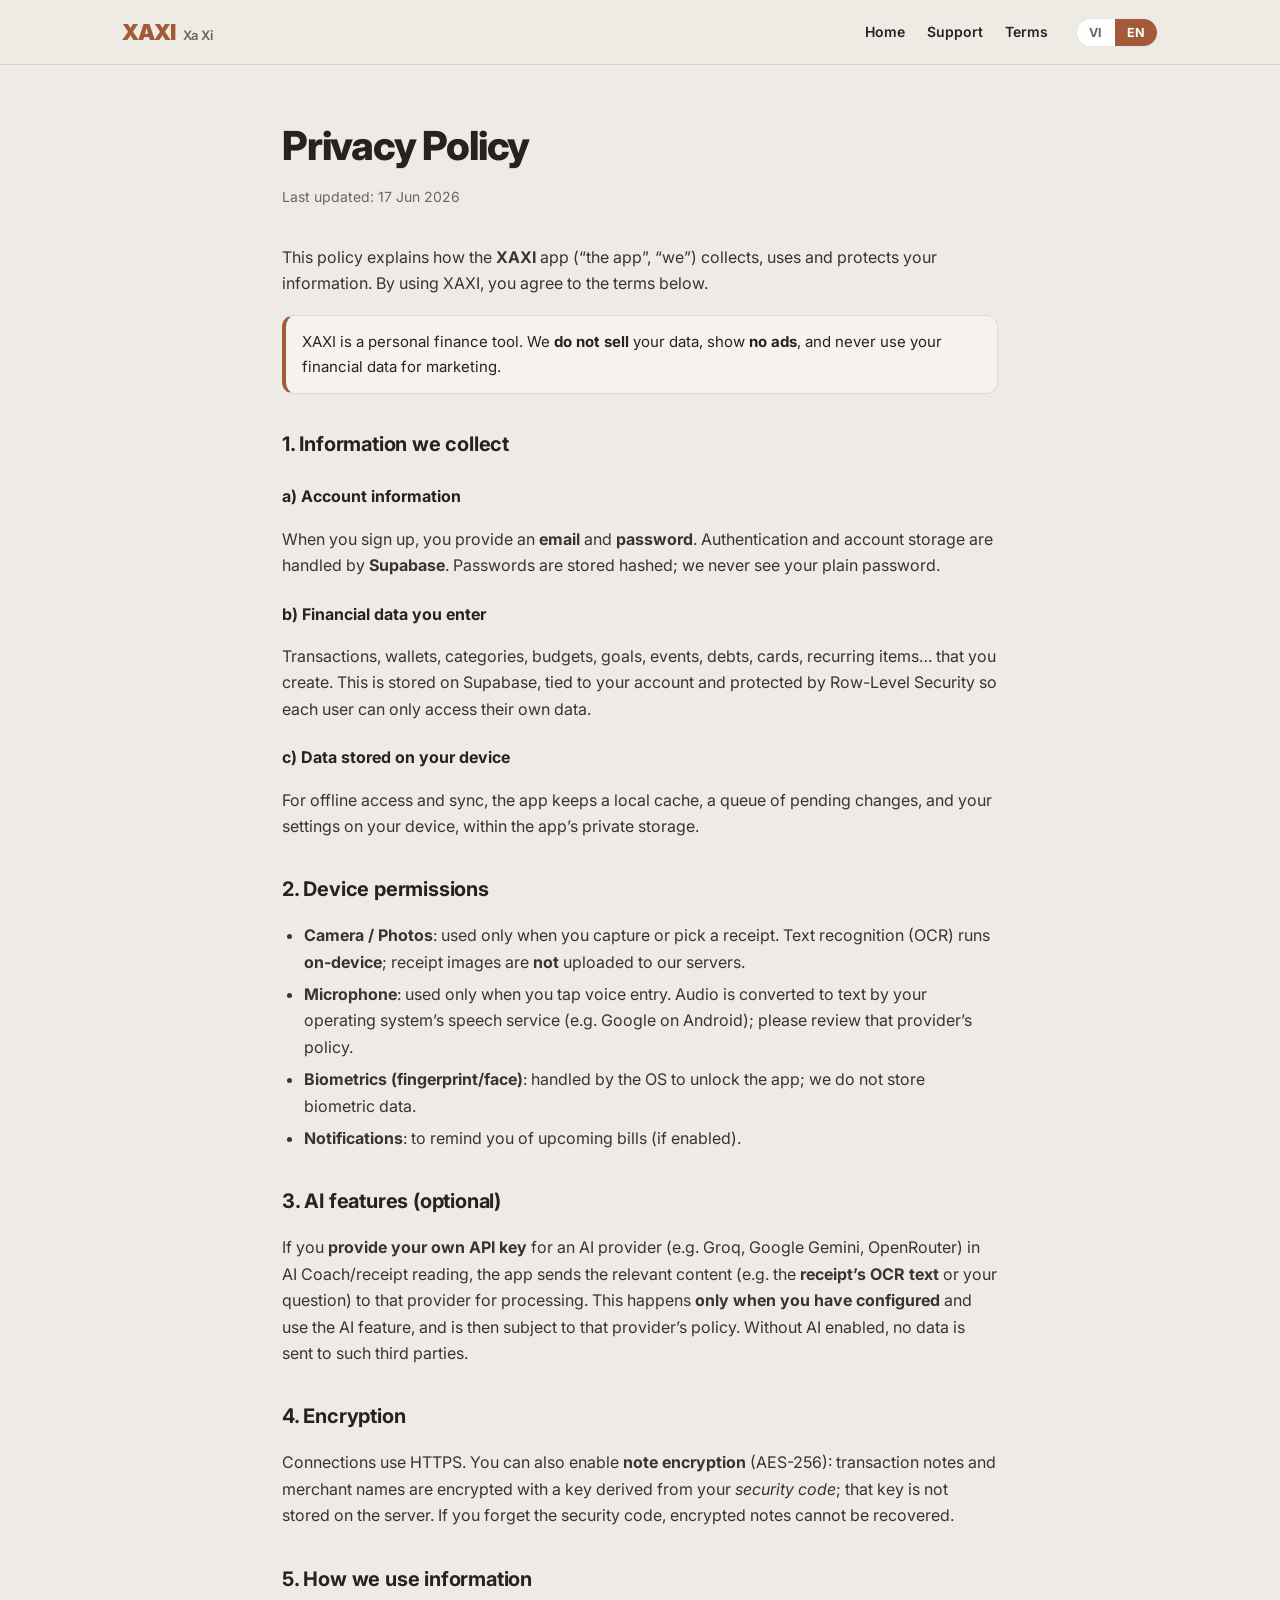
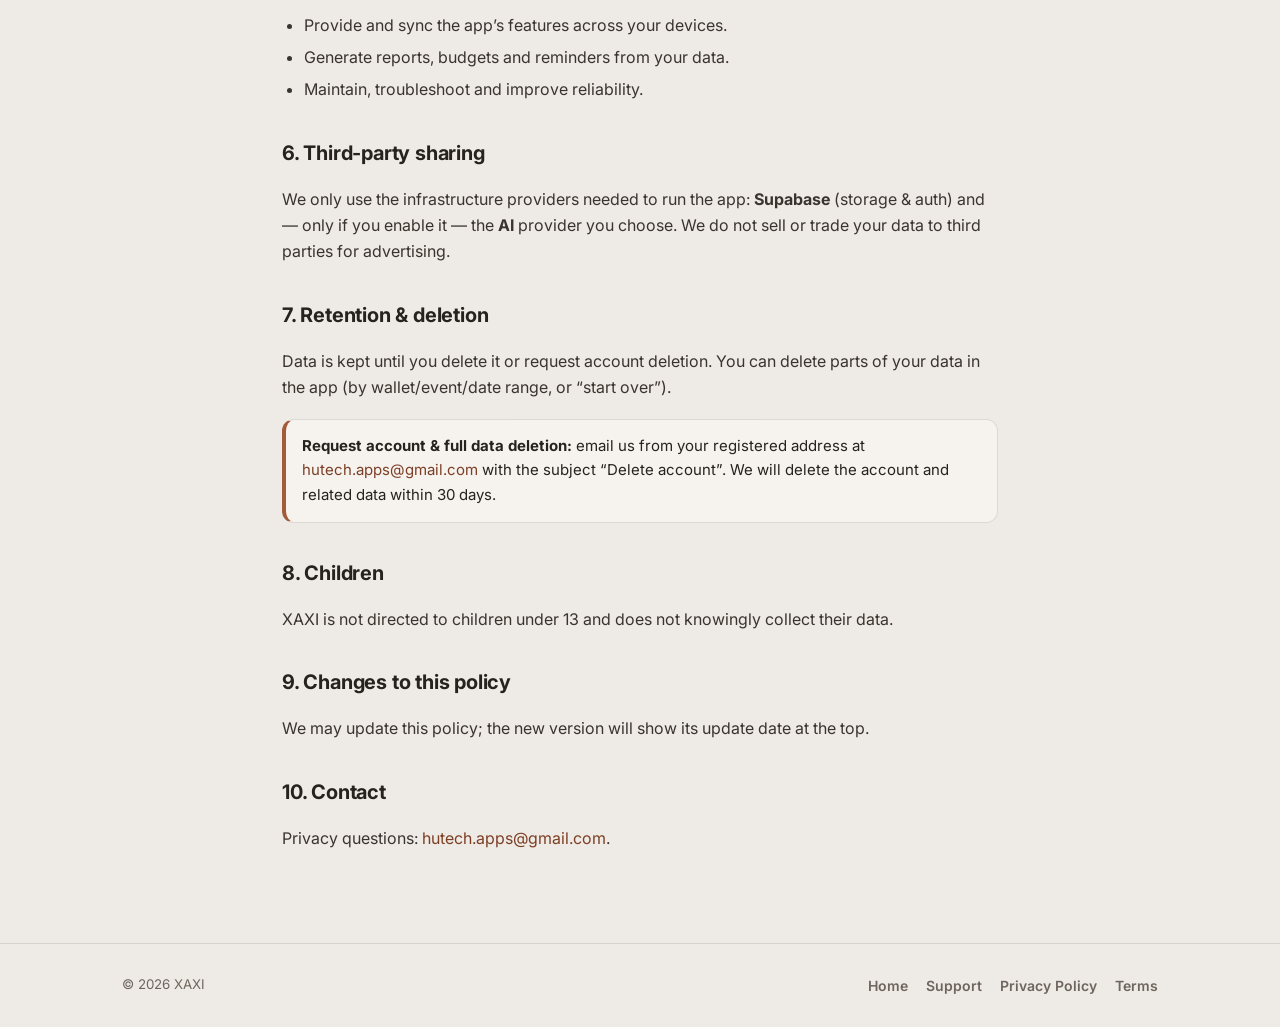
==== privacy.html @ c378d786 "XAXI v1.5.0 — trang giới thiệu + APK tải về - Web tĩnh song ngữ VI/EN (index/privacy/terms/support) " ====
<!DOCTYPE html>
<html lang="vi" data-lang="vi">
<head>
<meta charset="UTF-8" />
<meta name="viewport" content="width=device-width, initial-scale=1" />
<script>(function(){try{var s=localStorage.getItem('xaxi_lang');var l=(s==='vi'||s==='en')?s:((navigator.language||'vi').toLowerCase().indexOf('en')===0?'en':'vi');document.documentElement.setAttribute('data-lang',l);document.documentElement.setAttribute('lang',l);}catch(e){document.documentElement.setAttribute('data-lang','vi');}})();</script>
<title>Chính sách bảo mật — XAXI</title>
<meta name="description" content="Chính sách bảo mật của ứng dụng XAXI. XAXI privacy policy." />
<link rel="stylesheet" href="style.css" />
<script src="script.js" defer></script>
</head>
<body data-title-vi="Chính sách bảo mật — XAXI" data-title-en="Privacy Policy — XAXI">

<header class="site-header">
  <div class="container">
    <div class="brand"><a href="index.html" style="text-decoration:none"><span class="mark">XAXI</span></a> <span class="sub">Xa Xỉ</span></div>
    <nav class="nav">
      <a href="index.html"><span class="vi">Trang chủ</span><span class="en">Home</span></a>
      <a href="support.html" class="hide-sm"><span class="vi">Hỗ trợ</span><span class="en">Support</span></a>
      <a href="terms.html"><span class="vi">Điều khoản</span><span class="en">Terms</span></a>
      <span class="langtoggle"><button data-langbtn="vi">VI</button><button data-langbtn="en">EN</button></span>
    </nav>
  </div>
</header>

<main class="container narrow">
  <div class="page-head">
    <h1><span class="vi">Chính sách bảo mật</span><span class="en">Privacy Policy</span></h1>
    <div class="updated"><span class="vi">Cập nhật lần cuối: 17/06/2026</span><span class="en">Last updated: 17 Jun 2026</span></div>
  </div>

  <div class="prose">
    <p><span class="vi">Chính sách này mô tả cách ứng dụng <strong>XAXI</strong> (“ứng dụng”, “chúng tôi”) thu thập, sử dụng và bảo vệ thông tin của bạn. Khi sử dụng XAXI, bạn đồng ý với các điều dưới đây.</span><span class="en">This policy explains how the <strong>XAXI</strong> app (“the app”, “we”) collects, uses and protects your information. By using XAXI, you agree to the terms below.</span></p>

    <div class="callout"><span class="vi">XAXI là công cụ quản lý tài chính cá nhân. Chúng tôi <strong>không bán</strong> dữ liệu của bạn, <strong>không hiển thị quảng cáo</strong>, và không dùng dữ liệu tài chính của bạn cho mục đích tiếp thị.</span><span class="en">XAXI is a personal finance tool. We <strong>do not sell</strong> your data, show <strong>no ads</strong>, and never use your financial data for marketing.</span></div>

    <h2><span class="vi">1. Thông tin chúng tôi thu thập</span><span class="en">1. Information we collect</span></h2>
    <h3><span class="vi">a) Thông tin tài khoản</span><span class="en">a) Account information</span></h3>
    <p><span class="vi">Khi đăng ký, bạn cung cấp <strong>email</strong> và <strong>mật khẩu</strong>. Việc xác thực và lưu trữ tài khoản do nền tảng <strong>Supabase</strong> xử lý. Mật khẩu được lưu ở dạng băm (hash), chúng tôi không thấy mật khẩu gốc.</span><span class="en">When you sign up, you provide an <strong>email</strong> and <strong>password</strong>. Authentication and account storage are handled by <strong>Supabase</strong>. Passwords are stored hashed; we never see your plain password.</span></p>
    <h3><span class="vi">b) Dữ liệu tài chính bạn nhập</span><span class="en">b) Financial data you enter</span></h3>
    <p><span class="vi">Giao dịch, ví, danh mục, ngân sách, mục tiêu, sự kiện, nợ, thẻ, khoản định kỳ… do bạn tạo. Dữ liệu này được lưu trên máy chủ Supabase, gắn với tài khoản của bạn và được bảo vệ bằng cơ chế phân quyền theo hàng (Row-Level Security) để mỗi người chỉ truy cập dữ liệu của chính mình.</span><span class="en">Transactions, wallets, categories, budgets, goals, events, debts, cards, recurring items… that you create. This is stored on Supabase, tied to your account and protected by Row-Level Security so each user can only access their own data.</span></p>
    <h3><span class="vi">c) Dữ liệu lưu trên thiết bị</span><span class="en">c) Data stored on your device</span></h3>
    <p><span class="vi">Để xem offline và đồng bộ, ứng dụng lưu một bản nhớ tạm (cache) và hàng đợi thay đổi ngay trên thiết bị của bạn, cùng các tùy chọn cài đặt. Dữ liệu này nằm trong vùng lưu trữ riêng của ứng dụng.</span><span class="en">For offline access and sync, the app keeps a local cache, a queue of pending changes, and your settings on your device, within the app’s private storage.</span></p>

    <h2><span class="vi">2. Quyền trên thiết bị</span><span class="en">2. Device permissions</span></h2>
    <ul class="vi">
      <li><strong>Máy ảnh / Thư viện ảnh</strong>: chỉ dùng khi bạn chụp/chọn hóa đơn. Việc nhận dạng chữ (OCR) chạy <strong>ngay trên thiết bị</strong>; ảnh hóa đơn <strong>không</strong> được tải lên máy chủ của chúng tôi.</li>
      <li><strong>Micro</strong>: chỉ dùng khi bạn bấm nút nhập bằng giọng nói. Âm thanh được chuyển thành văn bản bởi dịch vụ nhận dạng giọng nói của hệ điều hành (ví dụ Google trên Android); vui lòng tham khảo chính sách của nhà cung cấp đó.</li>
      <li><strong>Sinh trắc học (vân tay/khuôn mặt)</strong>: do hệ điều hành xử lý để mở khóa ứng dụng; chúng tôi không lưu dữ liệu sinh trắc.</li>
      <li><strong>Thông báo</strong>: để nhắc các khoản đến hạn (nếu bạn bật).</li>
    </ul>
    <ul class="en">
      <li><strong>Camera / Photos</strong>: used only when you capture or pick a receipt. Text recognition (OCR) runs <strong>on-device</strong>; receipt images are <strong>not</strong> uploaded to our servers.</li>
      <li><strong>Microphone</strong>: used only when you tap voice entry. Audio is converted to text by your operating system’s speech service (e.g. Google on Android); please review that provider’s policy.</li>
      <li><strong>Biometrics (fingerprint/face)</strong>: handled by the OS to unlock the app; we do not store biometric data.</li>
      <li><strong>Notifications</strong>: to remind you of upcoming bills (if enabled).</li>
    </ul>

    <h2><span class="vi">3. Tính năng AI (tùy chọn)</span><span class="en">3. AI features (optional)</span></h2>
    <p><span class="vi">Nếu bạn <strong>tự nhập khóa API</strong> của một nhà cung cấp AI (ví dụ Groq, Google Gemini, OpenRouter) trong phần AI Coach/đọc hóa đơn, ứng dụng sẽ gửi nội dung liên quan (ví dụ <strong>văn bản OCR của hóa đơn</strong> hoặc câu hỏi của bạn) đến nhà cung cấp đó để xử lý. Việc này <strong>chỉ diễn ra khi bạn đã cấu hình</strong> và sử dụng tính năng AI. Dữ liệu khi đó tuân theo chính sách của nhà cung cấp AI tương ứng. Không bật AI thì không có dữ liệu nào được gửi tới bên thứ ba này.</span><span class="en">If you <strong>provide your own API key</strong> for an AI provider (e.g. Groq, Google Gemini, OpenRouter) in AI Coach/receipt reading, the app sends the relevant content (e.g. the <strong>receipt’s OCR text</strong> or your question) to that provider for processing. This happens <strong>only when you have configured</strong> and use the AI feature, and is then subject to that provider’s policy. Without AI enabled, no data is sent to such third parties.</span></p>

    <h2><span class="vi">4. Mã hóa</span><span class="en">4. Encryption</span></h2>
    <p><span class="vi">Kết nối tới máy chủ dùng HTTPS. Ngoài ra, bạn có thể bật <strong>mã hóa ghi chú</strong> (AES-256): ghi chú và tên người bán của giao dịch được mã hóa bằng khóa suy ra từ <em>mã bảo mật</em> của bạn; khóa này không lưu trên máy chủ. Nếu quên mã bảo mật, phần ghi chú đã mã hóa không thể khôi phục.</span><span class="en">Connections use HTTPS. You can also enable <strong>note encryption</strong> (AES-256): transaction notes and merchant names are encrypted with a key derived from your <em>security code</em>; that key is not stored on the server. If you forget the security code, encrypted notes cannot be recovered.</span></p>

    <h2><span class="vi">5. Cách chúng tôi dùng thông tin</span><span class="en">5. How we use information</span></h2>
    <ul class="vi">
      <li>Cung cấp và đồng bộ các tính năng của ứng dụng giữa các thiết bị của bạn.</li>
      <li>Tạo báo cáo, ngân sách, nhắc nhở dựa trên dữ liệu của bạn.</li>
      <li>Bảo trì, chẩn đoán sự cố và cải thiện độ ổn định.</li>
    </ul>
    <ul class="en">
      <li>Provide and sync the app’s features across your devices.</li>
      <li>Generate reports, budgets and reminders from your data.</li>
      <li>Maintain, troubleshoot and improve reliability.</li>
    </ul>

    <h2><span class="vi">6. Chia sẻ với bên thứ ba</span><span class="en">6. Third-party sharing</span></h2>
    <p><span class="vi">Chúng tôi chỉ sử dụng các nhà cung cấp hạ tầng cần thiết để vận hành ứng dụng: <strong>Supabase</strong> (lưu trữ &amp; xác thực) và — chỉ khi bạn bật — nhà cung cấp <strong>AI</strong> do bạn chọn. Chúng tôi không bán hay trao đổi dữ liệu của bạn cho bên thứ ba vì mục đích quảng cáo.</span><span class="en">We only use the infrastructure providers needed to run the app: <strong>Supabase</strong> (storage &amp; auth) and — only if you enable it — the <strong>AI</strong> provider you choose. We do not sell or trade your data to third parties for advertising.</span></p>

    <h2><span class="vi">7. Lưu giữ &amp; xóa dữ liệu</span><span class="en">7. Retention &amp; deletion</span></h2>
    <p><span class="vi">Dữ liệu được giữ đến khi bạn xóa hoặc yêu cầu xóa tài khoản. Bạn có thể tự xóa từng phần dữ liệu trong ứng dụng (theo ví/sự kiện/thời gian, hoặc “bắt đầu lại”).</span><span class="en">Data is kept until you delete it or request account deletion. You can delete parts of your data in the app (by wallet/event/date range, or “start over”).</span></p>
    <div class="callout"><span class="vi"><strong>Yêu cầu xóa tài khoản &amp; toàn bộ dữ liệu:</strong> gửi email từ địa chỉ đã đăng ký tới <a href="mailto:hutech.apps@gmail.com">hutech.apps@gmail.com</a> với tiêu đề “Xóa tài khoản”. Chúng tôi sẽ xóa tài khoản và dữ liệu liên quan trong vòng 30 ngày.</span><span class="en"><strong>Request account &amp; full data deletion:</strong> email us from your registered address at <a href="mailto:hutech.apps@gmail.com">hutech.apps@gmail.com</a> with the subject “Delete account”. We will delete the account and related data within 30 days.</span></div>

    <h2><span class="vi">8. Trẻ em</span><span class="en">8. Children</span></h2>
    <p><span class="vi">XAXI không hướng đến trẻ em dưới 13 tuổi và không cố ý thu thập dữ liệu của trẻ em.</span><span class="en">XAXI is not directed to children under 13 and does not knowingly collect their data.</span></p>

    <h2><span class="vi">9. Thay đổi chính sách</span><span class="en">9. Changes to this policy</span></h2>
    <p><span class="vi">Chúng tôi có thể cập nhật chính sách này; phiên bản mới sẽ ghi ngày cập nhật ở đầu trang.</span><span class="en">We may update this policy; the new version will show its update date at the top.</span></p>

    <h2><span class="vi">10. Liên hệ</span><span class="en">10. Contact</span></h2>
    <p><span class="vi">Mọi thắc mắc về quyền riêng tư: <a href="mailto:hutech.apps@gmail.com">hutech.apps@gmail.com</a>.</span><span class="en">Privacy questions: <a href="mailto:hutech.apps@gmail.com">hutech.apps@gmail.com</a>.</span></p>
  </div>
</main>

<footer class="site-footer">
  <div class="container">
    <small>© 2026 XAXI</small>
    <div class="flinks">
      <a href="index.html"><span class="vi">Trang chủ</span><span class="en">Home</span></a>
      <a href="support.html"><span class="vi">Hỗ trợ</span><span class="en">Support</span></a>
      <a href="privacy.html"><span class="vi">Chính sách bảo mật</span><span class="en">Privacy Policy</span></a>
      <a href="terms.html"><span class="vi">Điều khoản</span><span class="en">Terms</span></a>
    </div>
  </div>
</footer>

</body>
</html>
---- style.css ----
/* XAXI — shared styles. Bảng màu lấy từ chính app (terracotta ấm). */
@import url('https://fonts.googleapis.com/css2?family=Inter:wght@400;500;600;700;800;900&display=swap');

:root {
  --bg: #EEEAE5;
  --surface: #FFFFFF;
  --surface-2: #F6F2EE;
  --ink: #26221E;
  --ink-2: #6E655E;
  --primary: #A35A38;
  --primary-deep: #7C3F25;
  --accent-soft: #F2DDD0;
  --green: #5B7553;
  --border: rgba(0, 0, 0, 0.10);
  --shadow: 0 10px 30px rgba(60, 35, 20, 0.10);
  --radius: 18px;
  --maxw: 1080px;
}

* { box-sizing: border-box; }

html { scroll-behavior: smooth; }

body {
  margin: 0;
  font-family: 'Inter', system-ui, -apple-system, 'Segoe UI', sans-serif;
  color: var(--ink);
  background: var(--bg);
  line-height: 1.65;
  -webkit-font-smoothing: antialiased;
}

a { color: var(--primary-deep); text-decoration: none; }
a:hover { text-decoration: underline; }

.container { max-width: var(--maxw); margin: 0 auto; padding: 0 22px; }
.narrow { max-width: 760px; }

/* ---- Header ---- */
.site-header {
  position: sticky; top: 0; z-index: 20;
  background: rgba(238, 234, 229, 0.86);
  backdrop-filter: saturate(140%) blur(10px);
  border-bottom: 1px solid var(--border);
}
.site-header .container {
  display: flex; align-items: center; justify-content: space-between;
  height: 64px;
}
.brand { display: flex; align-items: baseline; gap: 8px; }
.brand .mark {
  font-weight: 900; font-size: 22px; letter-spacing: -0.04em; color: var(--primary);
}
.brand .sub { font-size: 13px; color: var(--ink-2); font-weight: 600; }
.nav { display: flex; gap: 22px; align-items: center; }
.nav a { color: var(--ink); font-weight: 600; font-size: 14px; }
.nav a:hover { color: var(--primary); text-decoration: none; }

/* ---- Hero ---- */
.hero { padding: 72px 0 56px; }
.hero-grid { display: grid; grid-template-columns: 1.15fr 0.85fr; gap: 48px; align-items: center; }
.eyebrow {
  display: inline-block; font-size: 12px; font-weight: 700; letter-spacing: 0.14em;
  text-transform: uppercase; color: var(--primary-deep);
  background: var(--accent-soft); padding: 5px 12px; border-radius: 999px;
}
.hero h1 {
  font-size: clamp(34px, 5.2vw, 56px); line-height: 1.05; letter-spacing: -0.035em;
  font-weight: 900; margin: 18px 0 14px;
}
.hero h1 .accent { color: var(--primary); }
.hero p.lead { font-size: 19px; color: var(--ink-2); max-width: 30em; margin: 0 0 26px; }
.cta-row { display: flex; gap: 12px; flex-wrap: wrap; }

.btn {
  display: inline-flex; align-items: center; gap: 8px;
  font-weight: 700; font-size: 15px; padding: 13px 22px; border-radius: 14px;
  border: 1px solid transparent; cursor: pointer;
}
.btn-primary { background: var(--primary); color: #fff; }
.btn-primary:hover { background: var(--primary-deep); text-decoration: none; }
.btn-ghost { background: var(--surface); color: var(--ink); border-color: var(--border); }
.btn-ghost:hover { border-color: var(--primary); text-decoration: none; }

/* ---- Phone / card mock (CSS, không cần ảnh) ---- */
.mock {
  background: linear-gradient(150deg, var(--primary), var(--primary-deep));
  border-radius: 26px; padding: 22px; box-shadow: var(--shadow); color: #fff;
}
.mock .mlabel { font-size: 12px; opacity: 0.85; }
.mock .mbal { font-size: 30px; font-weight: 800; letter-spacing: -0.02em; margin-top: 4px; }
.mock .mcards { margin-top: 18px; display: grid; gap: 10px; }
.mrow {
  background: rgba(255,255,255,0.14); border-radius: 14px; padding: 11px 14px;
  display: flex; justify-content: space-between; align-items: center; font-size: 14px;
}
.mrow .pos { color: #CFE6C7; font-weight: 700; }
.mrow .neg { color: #F4C9BC; font-weight: 700; }

/* ---- Sections ---- */
section.block { padding: 56px 0; }
.section-title { font-size: clamp(24px, 3.4vw, 34px); font-weight: 800; letter-spacing: -0.03em; margin: 0 0 8px; }
.section-sub { color: var(--ink-2); margin: 0 0 34px; font-size: 17px; }

.features { display: grid; grid-template-columns: repeat(3, 1fr); gap: 16px; }
.card {
  background: var(--surface); border: 1px solid var(--border); border-radius: var(--radius);
  padding: 22px; box-shadow: var(--shadow);
}
.card .ico { font-size: 26px; }
.card h3 { margin: 12px 0 6px; font-size: 17px; font-weight: 700; }
.card p { margin: 0; color: var(--ink-2); font-size: 14.5px; }

/* ---- Legal / support prose ---- */
.page-head { padding: 48px 0 8px; }
.page-head h1 { font-size: clamp(28px, 4vw, 40px); font-weight: 800; letter-spacing: -0.03em; margin: 0 0 6px; }
.page-head .updated { color: var(--ink-2); font-size: 14px; }
.prose { padding: 12px 0 56px; }
.prose h2 { font-size: 20px; font-weight: 700; margin: 34px 0 10px; letter-spacing: -0.01em; }
.prose h3 { font-size: 16px; font-weight: 700; margin: 22px 0 6px; }
.prose p, .prose li { color: #3a342f; font-size: 16px; }
.prose ul { padding-left: 22px; }
.prose li { margin: 6px 0; }
.callout {
  background: var(--surface-2); border: 1px solid var(--border); border-left: 4px solid var(--primary);
  border-radius: 12px; padding: 14px 16px; margin: 18px 0; font-size: 15px;
}
details.faq {
  background: var(--surface); border: 1px solid var(--border); border-radius: 14px;
  padding: 4px 18px; margin: 10px 0; box-shadow: var(--shadow);
}
details.faq summary {
  cursor: pointer; font-weight: 700; padding: 14px 0; list-style: none; font-size: 16px;
}
details.faq summary::-webkit-details-marker { display: none; }
details.faq summary::after { content: '+'; float: right; color: var(--primary); font-weight: 800; }
details.faq[open] summary::after { content: '–'; }
details.faq p { margin: 0 0 14px; color: var(--ink-2); }

/* ---- Footer ---- */
.site-footer { border-top: 1px solid var(--border); padding: 30px 0; margin-top: 20px; }
.site-footer .container { display: flex; justify-content: space-between; flex-wrap: wrap; gap: 14px; }
.site-footer .flinks { display: flex; gap: 18px; flex-wrap: wrap; }
.site-footer a { color: var(--ink-2); font-size: 14px; font-weight: 600; }
.site-footer small { color: var(--ink-2); }

/* ---- Responsive ---- */
@media (max-width: 820px) {
  .hero-grid { grid-template-columns: 1fr; gap: 32px; }
  .features { grid-template-columns: 1fr; }
  .nav { gap: 14px; }
  .nav a.hide-sm { display: none; }
}

@media (prefers-reduced-motion: reduce) {
  html { scroll-behavior: auto; }
}

/* ---- Song ngữ / bilingual ---- */
[data-lang="vi"] .en { display: none !important; }
[data-lang="en"] .vi { display: none !important; }

.langtoggle {
  display: inline-flex; border: 1px solid var(--border); border-radius: 999px;
  overflow: hidden; background: var(--surface); margin-left: 6px;
}
.langtoggle button {
  font-family: inherit; font-weight: 700; font-size: 12.5px; letter-spacing: 0.02em;
  padding: 6px 12px; border: 0; background: transparent; color: var(--ink-2); cursor: pointer;
}
.langtoggle button.active { background: var(--primary); color: #fff; }
.langtoggle button:not(.active):hover { color: var(--primary); }
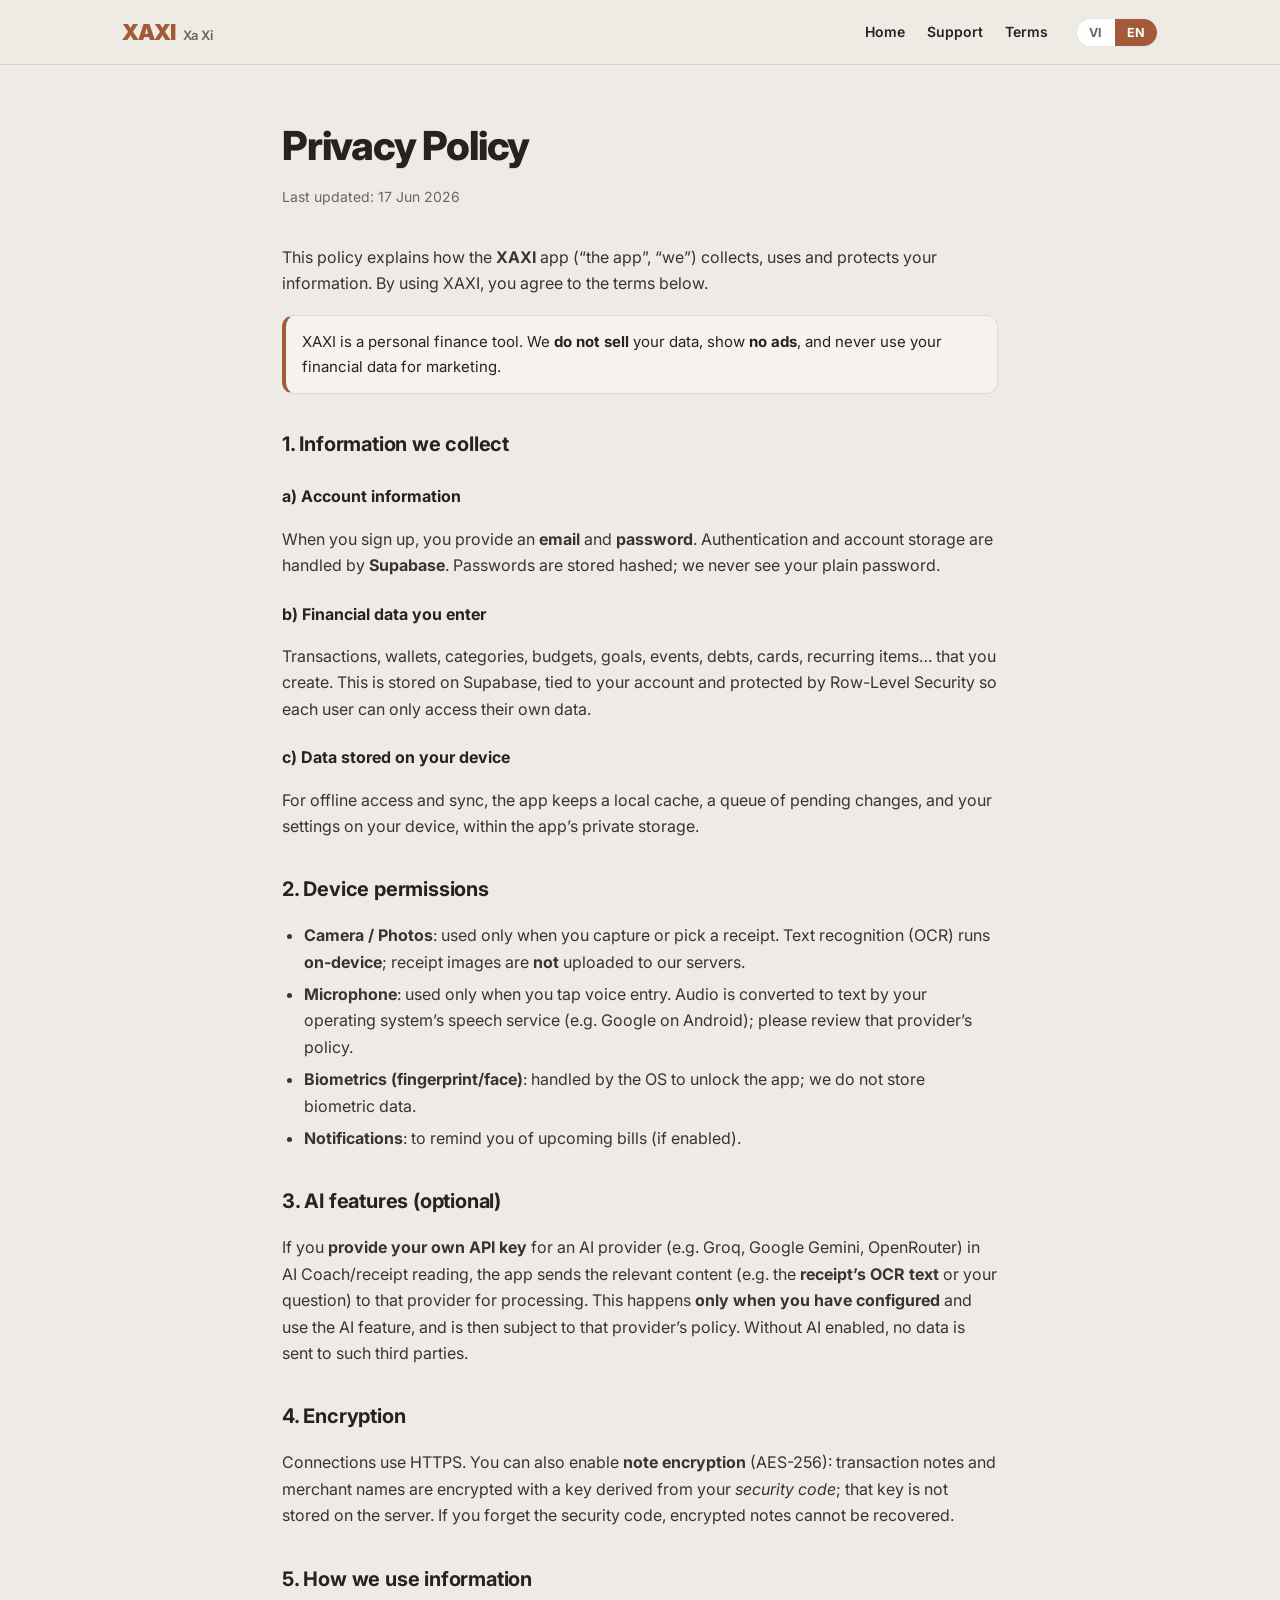
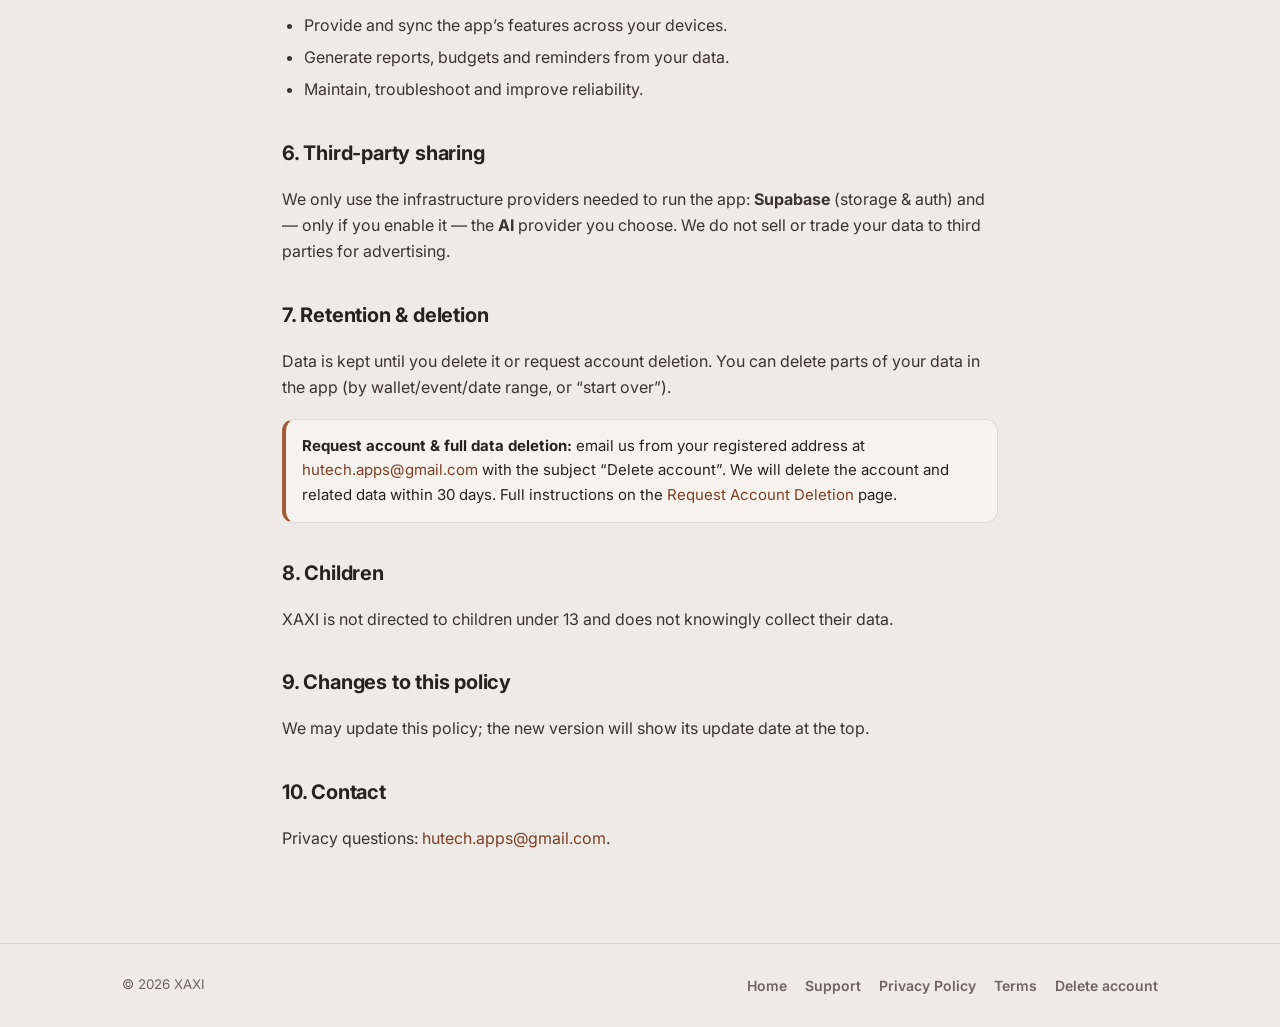
==== commit f2784aa8: "docs: đồng bộ web từ xaxi-project@aed3890" ====
--- a/privacy.html
+++ b/privacy.html
@@ -79,7 +79,7 @@
 
     <h2><span class="vi">7. Lưu giữ &amp; xóa dữ liệu</span><span class="en">7. Retention &amp; deletion</span></h2>
     <p><span class="vi">Dữ liệu được giữ đến khi bạn xóa hoặc yêu cầu xóa tài khoản. Bạn có thể tự xóa từng phần dữ liệu trong ứng dụng (theo ví/sự kiện/thời gian, hoặc “bắt đầu lại”).</span><span class="en">Data is kept until you delete it or request account deletion. You can delete parts of your data in the app (by wallet/event/date range, or “start over”).</span></p>
-    <div class="callout"><span class="vi"><strong>Yêu cầu xóa tài khoản &amp; toàn bộ dữ liệu:</strong> gửi email từ địa chỉ đã đăng ký tới <a href="mailto:hutech.apps@gmail.com">hutech.apps@gmail.com</a> với tiêu đề “Xóa tài khoản”. Chúng tôi sẽ xóa tài khoản và dữ liệu liên quan trong vòng 30 ngày.</span><span class="en"><strong>Request account &amp; full data deletion:</strong> email us from your registered address at <a href="mailto:hutech.apps@gmail.com">hutech.apps@gmail.com</a> with the subject “Delete account”. We will delete the account and related data within 30 days.</span></div>
+    <div class="callout"><span class="vi"><strong>Yêu cầu xóa tài khoản &amp; toàn bộ dữ liệu:</strong> gửi email từ địa chỉ đã đăng ký tới <a href="mailto:hutech.apps@gmail.com">hutech.apps@gmail.com</a> với tiêu đề “Xóa tài khoản”. Chúng tôi sẽ xóa tài khoản và dữ liệu liên quan trong vòng 30 ngày. Xem hướng dẫn đầy đủ tại <a href="delete-account.html">trang Yêu cầu xóa tài khoản</a>.</span><span class="en"><strong>Request account &amp; full data deletion:</strong> email us from your registered address at <a href="mailto:hutech.apps@gmail.com">hutech.apps@gmail.com</a> with the subject “Delete account”. We will delete the account and related data within 30 days. Full instructions on the <a href="delete-account.html">Request Account Deletion</a> page.</span></div>
 
     <h2><span class="vi">8. Trẻ em</span><span class="en">8. Children</span></h2>
     <p><span class="vi">XAXI không hướng đến trẻ em dưới 13 tuổi và không cố ý thu thập dữ liệu của trẻ em.</span><span class="en">XAXI is not directed to children under 13 and does not knowingly collect their data.</span></p>
@@ -100,6 +100,7 @@
       <a href="support.html"><span class="vi">Hỗ trợ</span><span class="en">Support</span></a>
       <a href="privacy.html"><span class="vi">Chính sách bảo mật</span><span class="en">Privacy Policy</span></a>
       <a href="terms.html"><span class="vi">Điều khoản</span><span class="en">Terms</span></a>
+      <a href="delete-account.html"><span class="vi">Xóa tài khoản</span><span class="en">Delete account</span></a>
     </div>
   </div>
 </footer>
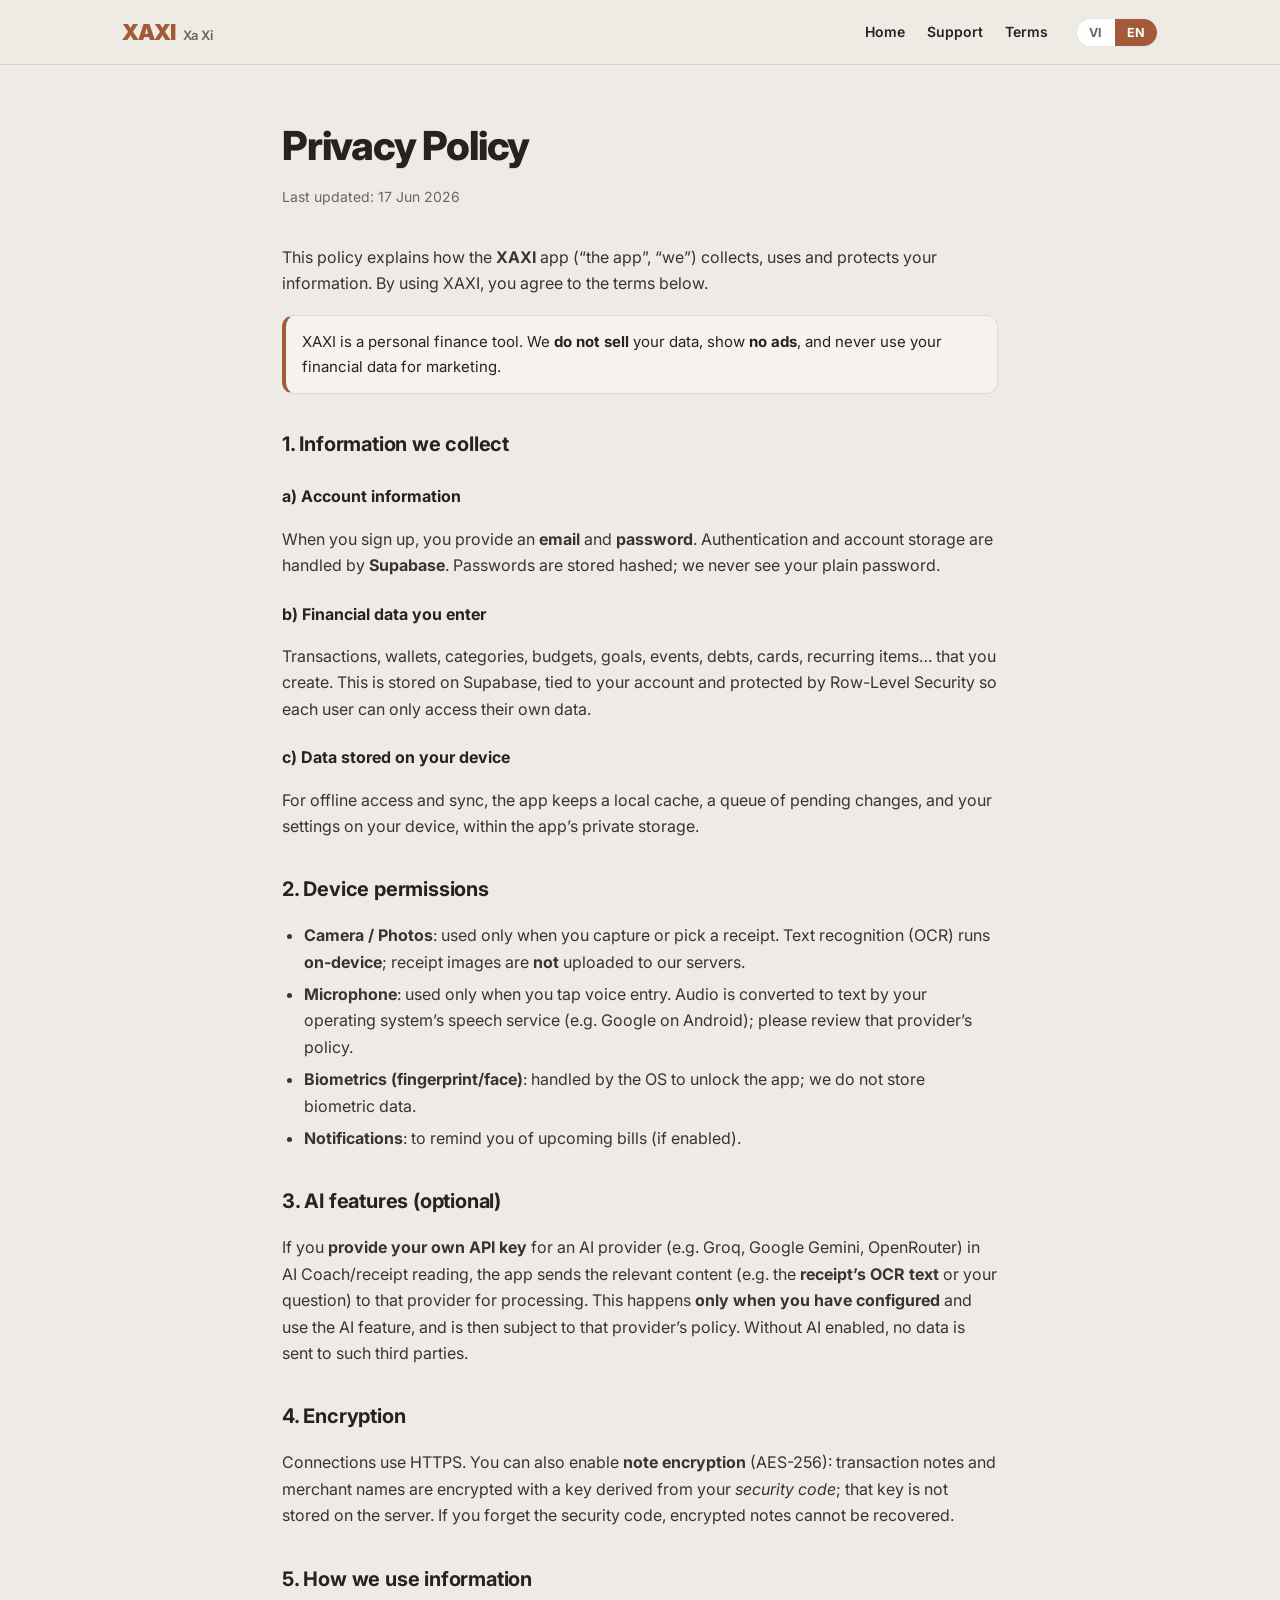
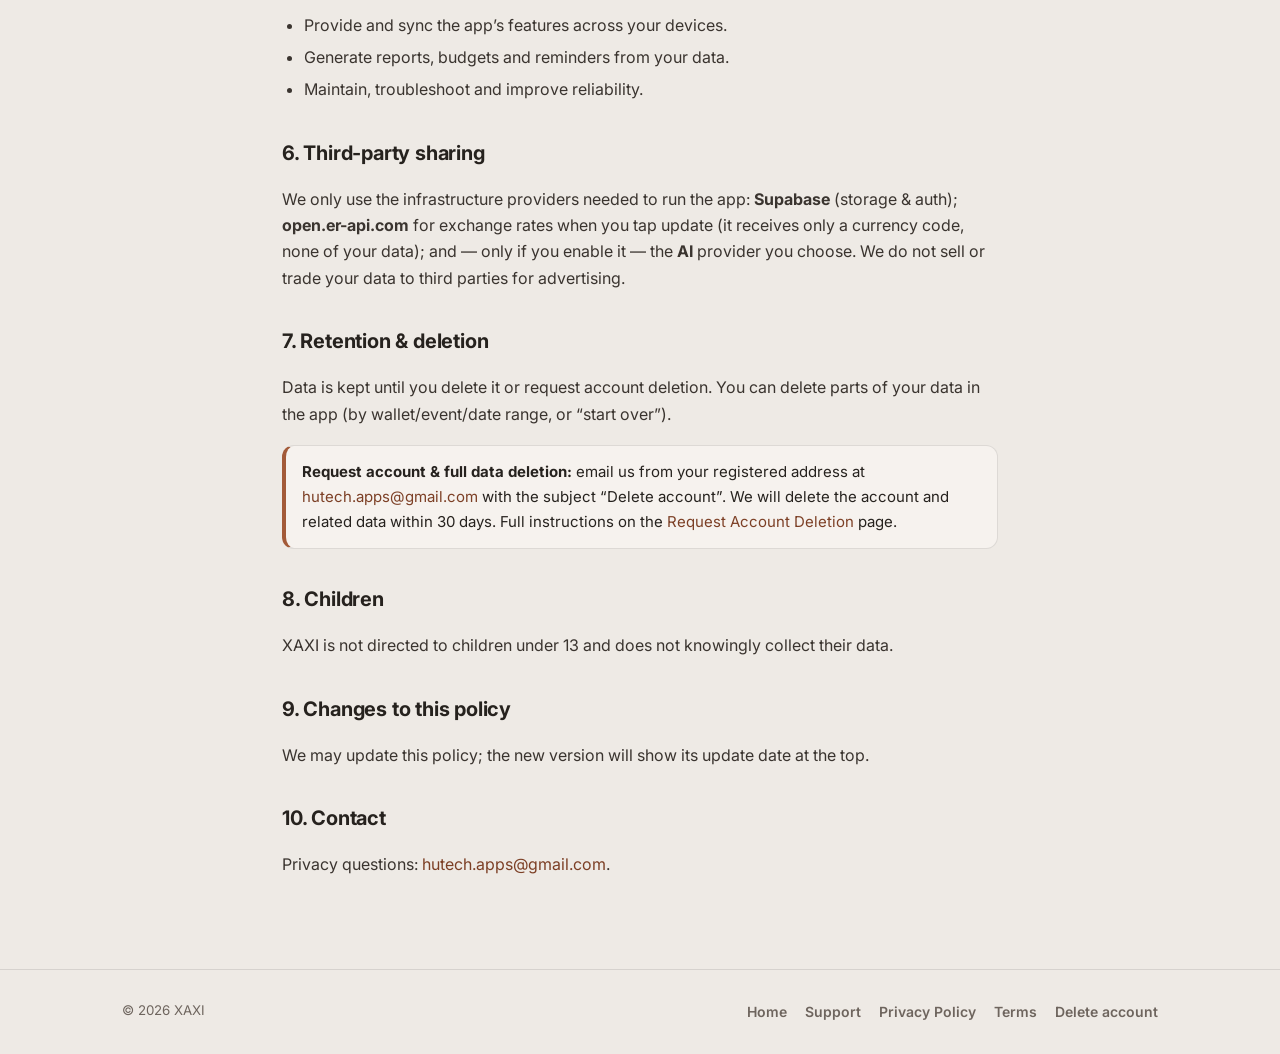
==== commit 4164af35: "docs: đồng bộ web từ xaxi-project@7d842e0" ====
--- a/privacy.html
+++ b/privacy.html
@@ -75,7 +75,7 @@
     </ul>
 
     <h2><span class="vi">6. Chia sẻ với bên thứ ba</span><span class="en">6. Third-party sharing</span></h2>
-    <p><span class="vi">Chúng tôi chỉ sử dụng các nhà cung cấp hạ tầng cần thiết để vận hành ứng dụng: <strong>Supabase</strong> (lưu trữ &amp; xác thực) và — chỉ khi bạn bật — nhà cung cấp <strong>AI</strong> do bạn chọn. Chúng tôi không bán hay trao đổi dữ liệu của bạn cho bên thứ ba vì mục đích quảng cáo.</span><span class="en">We only use the infrastructure providers needed to run the app: <strong>Supabase</strong> (storage &amp; auth) and — only if you enable it — the <strong>AI</strong> provider you choose. We do not sell or trade your data to third parties for advertising.</span></p>
+    <p><span class="vi">Chúng tôi chỉ sử dụng các nhà cung cấp hạ tầng cần thiết để vận hành ứng dụng: <strong>Supabase</strong> (lưu trữ &amp; xác thực); <strong>open.er-api.com</strong> để lấy tỷ giá khi bạn bấm cập nhật (dịch vụ này chỉ nhận mã tiền tệ, không nhận dữ liệu nào của bạn); và — chỉ khi bạn bật — nhà cung cấp <strong>AI</strong> do bạn chọn. Chúng tôi không bán hay trao đổi dữ liệu của bạn cho bên thứ ba vì mục đích quảng cáo.</span><span class="en">We only use the infrastructure providers needed to run the app: <strong>Supabase</strong> (storage &amp; auth); <strong>open.er-api.com</strong> for exchange rates when you tap update (it receives only a currency code, none of your data); and — only if you enable it — the <strong>AI</strong> provider you choose. We do not sell or trade your data to third parties for advertising.</span></p>
 
     <h2><span class="vi">7. Lưu giữ &amp; xóa dữ liệu</span><span class="en">7. Retention &amp; deletion</span></h2>
     <p><span class="vi">Dữ liệu được giữ đến khi bạn xóa hoặc yêu cầu xóa tài khoản. Bạn có thể tự xóa từng phần dữ liệu trong ứng dụng (theo ví/sự kiện/thời gian, hoặc “bắt đầu lại”).</span><span class="en">Data is kept until you delete it or request account deletion. You can delete parts of your data in the app (by wallet/event/date range, or “start over”).</span></p>
